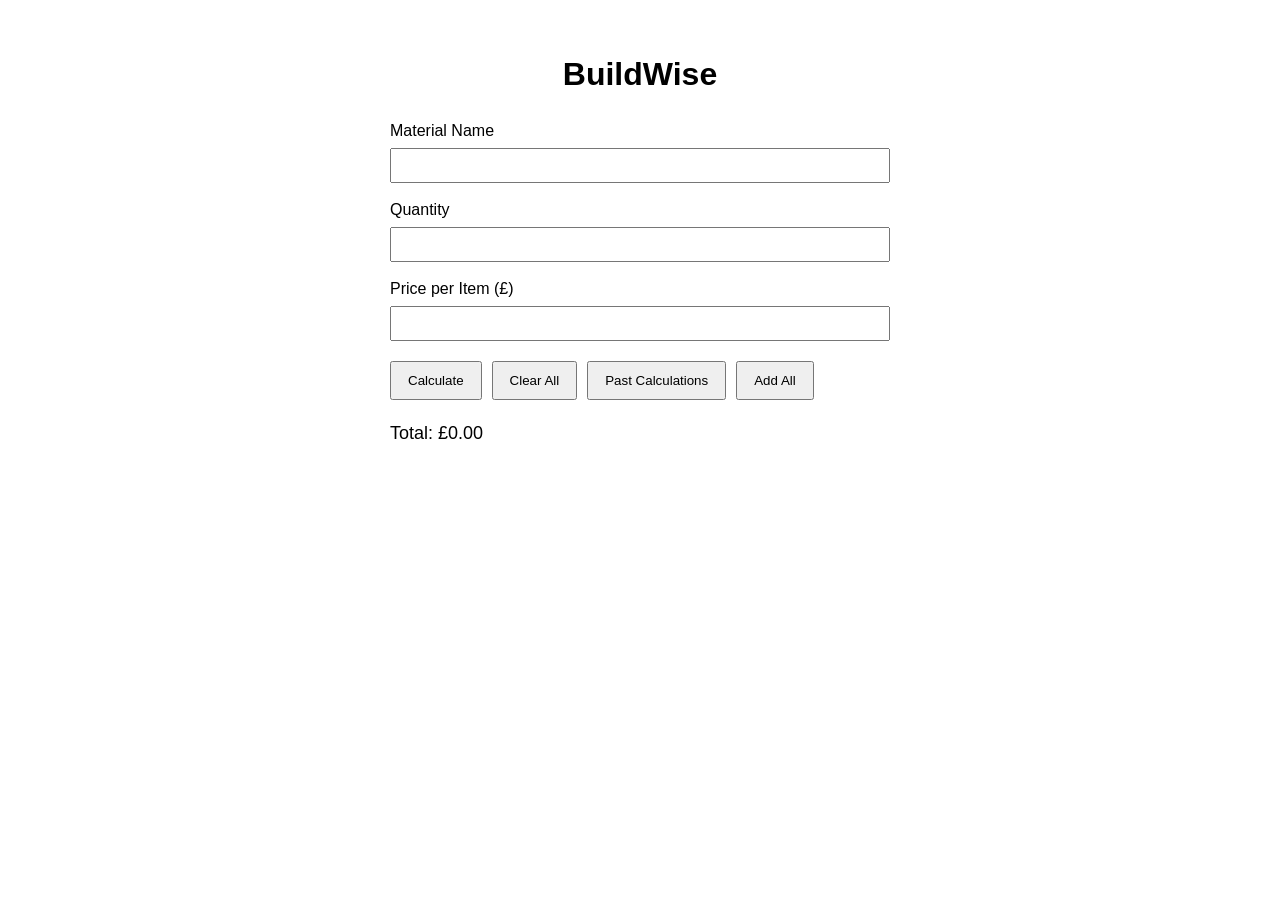
==== website/index.html @ 44c02228 "html and style parts of calculator completed" ====
<!DOCTYPE html>
<html lang="en">
  <head>
    <meta charset="UTF-8" />
    <meta name="viewport" content="width=device-width, initial-scale=1.0" />
    <title>BuildWise</title>
    <link rel="stylesheet" href="style.css" />
    <script src="script.js" defer></script>
  </head>

  <body>
    <h1>BuildWise</h1>

    <label for="material-name">Material Name</label>
    <input type="text" id="material-name" name="material-name" />

    <label for="quantity">Quantity</label>
    <input type="number" id="quantity" name="quantity" min="0" />

    <label for="price">Price per Item (£)</label>
    <input type="number" id="price" name="price" min="0" step="0.01" />

    <div class="button-group">
      <button type="button" id="calculate">Calculate</button>
      <button type="button" id="clear-all">Clear All</button>
      <button type="button" id="past-calculations">Past Calculations</button>
      <button type="button" id="add-all">Add All</button>
    </div>

    <p>Total: <span id="total">£0.00</span></p>

    <section id="history-section" hidden>
      <h2>Past Calculations</h2>
      <ul id="calculation-history"></ul>
    </section>
  </body>
</html>
---- website/style.css ----
body {
  max-width: 500px;
  margin: 50px auto;
  padding: 0 20px;
  font-family: Arial, sans-serif;
  line-height: 1.5;
}

h1 {
  text-align: center;
}

label,
input {
  display: block;
}

label {
  margin-top: 15px;
  margin-bottom: 5px;
}

input {
  width: 100%;
  padding: 8px;
  box-sizing: border-box;
}

button {
  margin-top: 20px;
  padding: 10px 16px;
  cursor: pointer;
}

p {
  margin-top: 20px;
  font-size: 18px;
}

.button-group {
  display: flex;
  flex-wrap: wrap;
  gap: 10px;
  margin-top: 20px;
}

.button-group button {
  margin-top: 0;
}

#history-section {
  margin-top: 30px;
}

#calculation-history {
  padding-left: 20px;
}
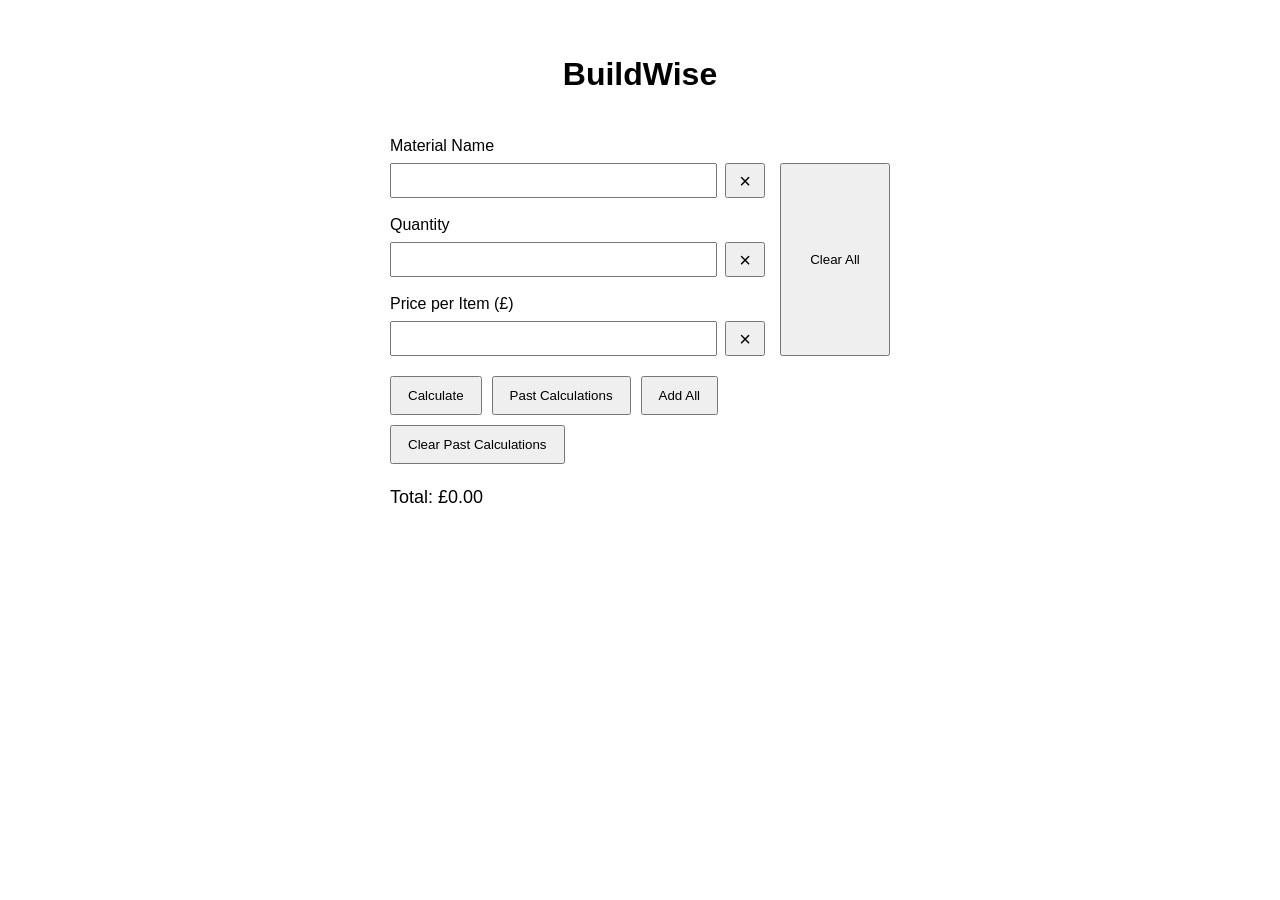
==== commit a988da75: "Buttons and fields all work correctly" ====
--- a/website/index.html
+++ b/website/index.html
@@ -11,27 +11,38 @@
   <body>
     <h1>BuildWise</h1>
 
-    <label for="material-name">Material Name</label>
+<div class="calculator-fields">
+  <label for="material-name">Material Name</label>
+  <div class="input-row">
     <input type="text" id="material-name" name="material-name" />
+    <button type="button" class="clear-field" data-input="material-name" aria-label="Clear material name">×</button>
+  </div>
 
-    <label for="quantity">Quantity</label>
-    <input type="number" id="quantity" name="quantity" min="0" />
+  <label for="quantity">Quantity</label>
+  <div class="input-row">
+    <input type="number" id="quantity" name="quantity" />
+    <button type="button" class="clear-field" data-input="quantity" aria-label="Clear quantity">×</button>
+  </div>
 
-    <label for="price">Price per Item (£)</label>
-    <input type="number" id="price" name="price" min="0" step="0.01" />
+  <label for="price">Price per Item (£)</label>
+  <div class="input-row">
+    <input type="text" id="price" name="price" inputmode="decimal" autocomplete="off" />
+    <button type="button" class="clear-field" data-input="price" aria-label="Clear price">×</button>
+  </div>
 
-    <div class="button-group">
-      <button type="button" id="calculate">Calculate</button>
-      <button type="button" id="clear-all">Clear All</button>
-      <button type="button" id="past-calculations">Past Calculations</button>
-      <button type="button" id="add-all">Add All</button>
-    </div>
+  <button type="button" id="clear-all-button">Clear All</button>
+</div>
 
-    <p>Total: <span id="total">£0.00</span></p>
+<div class="button-group">
+  <button type="button" id="calculate-button">Calculate</button>
+  <button type="button" id="past-calculations-button">Past Calculations</button>
+  <button type="button" id="add-all-button">Add All</button>
+  <button type="button" id="clear-history-button">Clear Past Calculations</button>
+</div>
 
-    <section id="history-section" hidden>
-      <h2>Past Calculations</h2>
-      <ul id="calculation-history"></ul>
-    </section>
-  </body>
-</html>+<p>Total: <span id="total">£0.00</span></p>
+
+<section id="history-section" hidden>
+  <h2>Past Calculations</h2>
+  <ul id="calculation-history"></ul>
+</section>
--- a/website/style.css
+++ b/website/style.css
@@ -54,4 +54,49 @@
 
 #calculation-history {
   padding-left: 20px;
+}
+
+.input-row {
+  display: flex;
+  gap: 8px;
+}
+
+.input-row input {
+  flex: 1;
+}
+
+.clear-field {
+  margin-top: 0;
+  padding: 0 12px;
+  font-size: 20px;
+  line-height: 1;
+}
+
+.calculator-fields {
+  display: grid;
+  grid-template-columns: 1fr 110px;
+  column-gap: 15px;
+}
+
+.calculator-fields label,
+.calculator-fields .input-row {
+  grid-column: 1;
+}
+
+#clear-all-button {
+  grid-column: 2;
+  grid-row: 2 / 7;
+  width: 100%;
+  margin-top: 0;
+}
+
+@media (max-width: 500px) {
+  .calculator-fields {
+    display: block;
+  }
+
+  #clear-all-button {
+    width: 100%;
+    margin-top: 20px;
+  }
 }
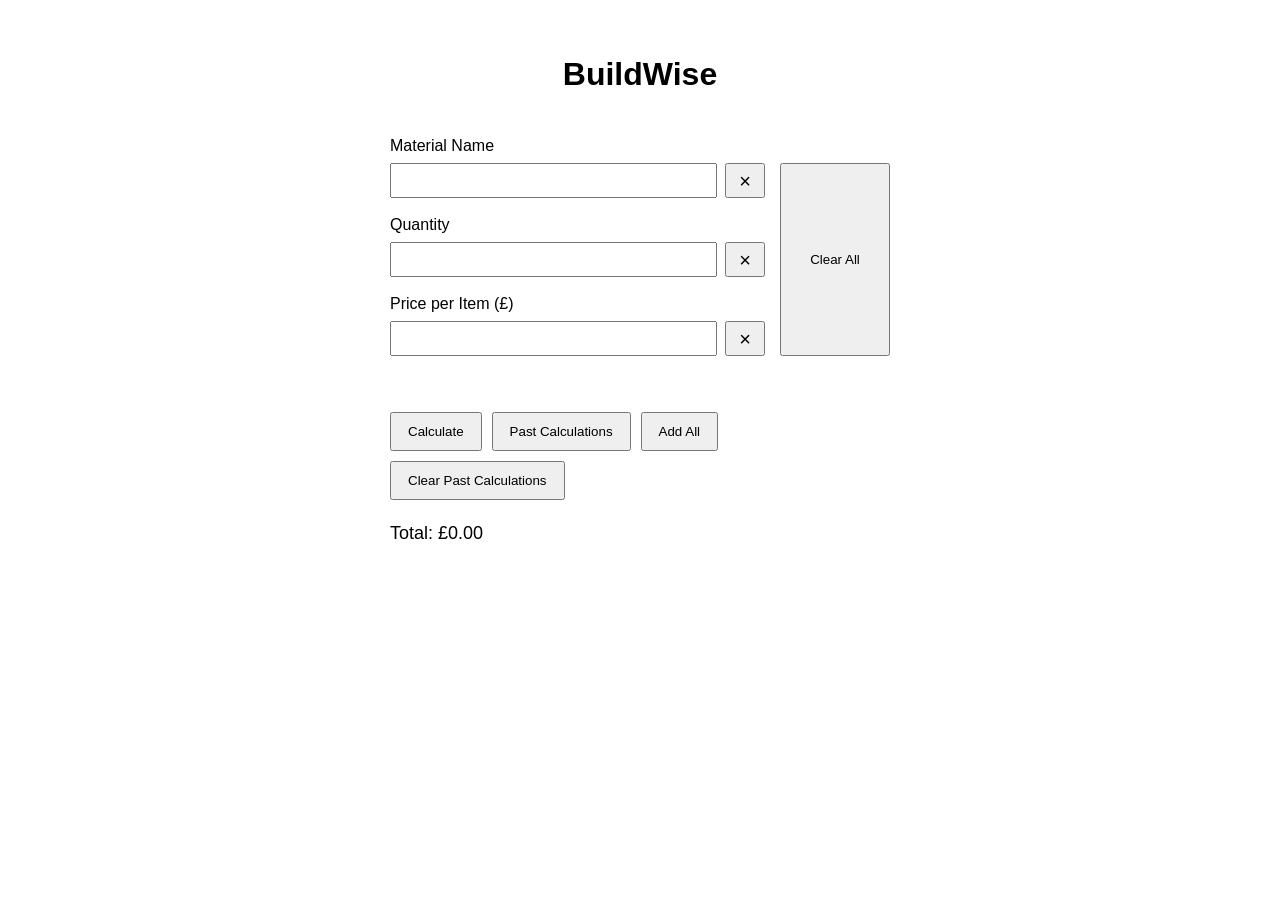
==== commit c3aea64d: "error message pops up in website instead of browser" ====
--- a/website/index.html
+++ b/website/index.html
@@ -33,6 +33,8 @@
   <button type="button" id="clear-all-button">Clear All</button>
 </div>
 
+ <p id="error-message" role="alert" aria-live="polite"></p>
+
 <div class="button-group">
   <button type="button" id="calculate-button">Calculate</button>
   <button type="button" id="past-calculations-button">Past Calculations</button>
--- a/website/style.css
+++ b/website/style.css
@@ -99,4 +99,11 @@
     width: 100%;
     margin-top: 20px;
   }
+}
+
+#error-message {
+  min-height: 24px;
+  margin-top: 12px;
+  color: #b42318;
+  font-weight: bold;
 }
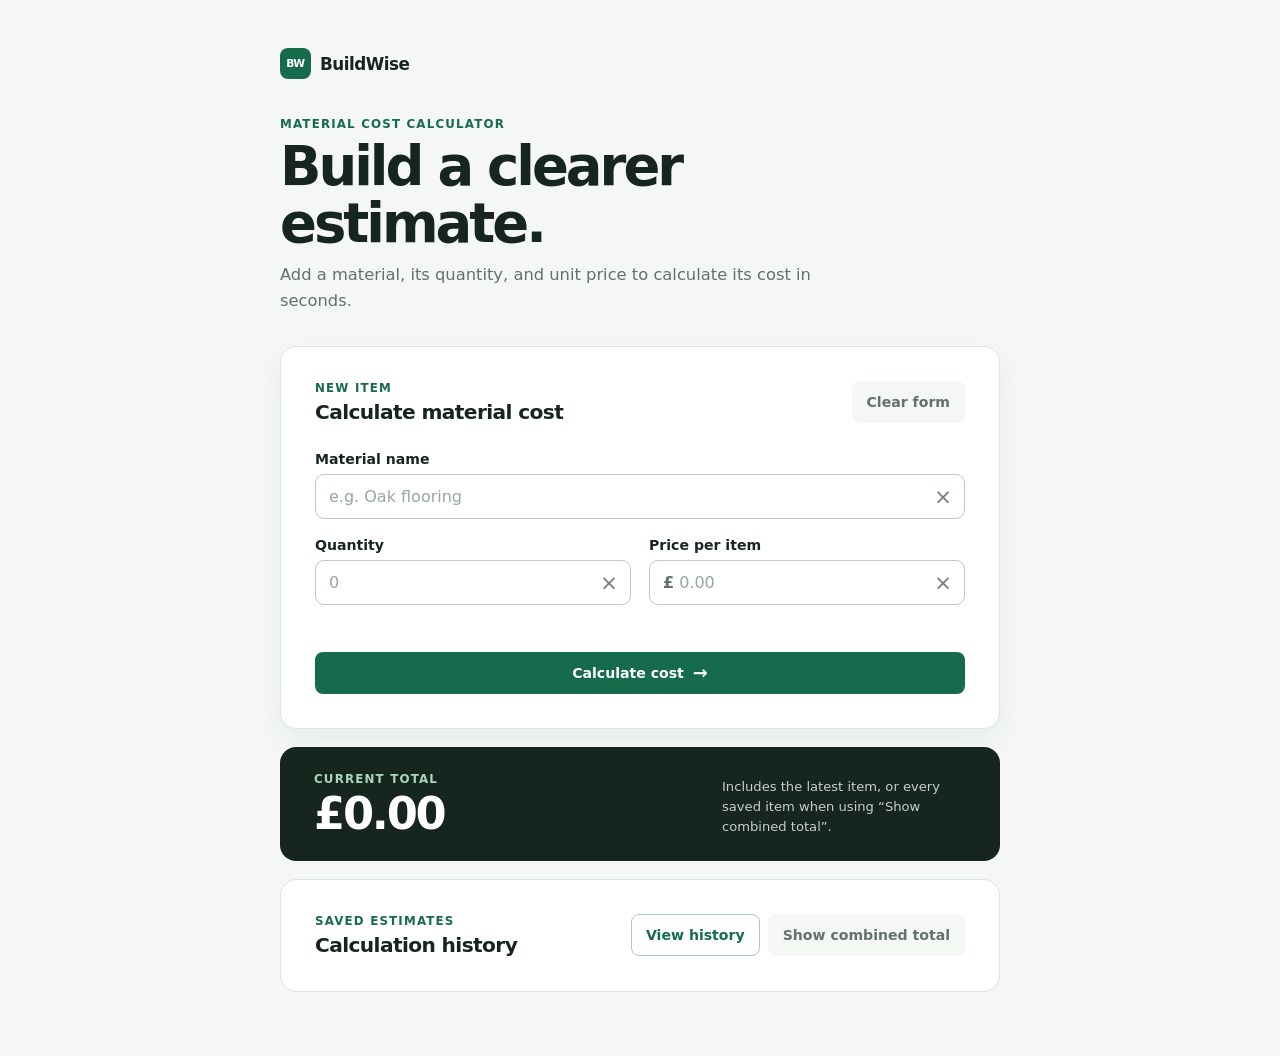
==== commit f23544c7: "Overhauled website design with codex, but dont know how much of it works" ====
--- a/website/index.html
+++ b/website/index.html
@@ -3,48 +3,57 @@
   <head>
     <meta charset="UTF-8" />
     <meta name="viewport" content="width=device-width, initial-scale=1.0" />
-    <title>BuildWise</title>
+    <meta name="description" content="BuildWise helps you create quick material cost estimates." />
+    <title>BuildWise | Material cost calculator</title>
     <link rel="stylesheet" href="style.css" />
     <script src="script.js" defer></script>
   </head>
+  <body>
+    <main class="app-shell">
+      <header class="page-header">
+        <a class="brand" href="#top" aria-label="BuildWise home"><span class="brand-mark" aria-hidden="true">BW</span><span>BuildWise</span></a>
+        <p class="eyebrow">Material cost calculator</p>
+        <h1>Build a clearer estimate.</h1>
+        <p class="intro">Add a material, its quantity, and unit price to calculate its cost in seconds.</p>
+      </header>
 
-  <body>
-    <h1>BuildWise</h1>
+      <section class="calculator-card" aria-labelledby="calculator-heading">
+        <div class="card-heading">
+          <div><p class="section-label">New item</p><h2 id="calculator-heading">Calculate material cost</h2></div>
+          <button type="button" id="clear-all-button" class="button button-quiet">Clear form</button>
+        </div>
+        <form id="calculator-form" novalidate>
+          <div class="form-grid">
+            <div class="field field-wide">
+              <label for="material-name">Material name</label>
+              <div class="input-row"><input type="text" id="material-name" name="material-name" placeholder="e.g. Oak flooring" autocomplete="off" /><button type="button" class="clear-field" data-input="material-name" aria-label="Clear material name">&times;</button></div>
+            </div>
+            <div class="field">
+              <label for="quantity">Quantity</label>
+              <div class="input-row"><input type="number" id="quantity" name="quantity" placeholder="0" min="1" step="1" inputmode="numeric" /><button type="button" class="clear-field" data-input="quantity" aria-label="Clear quantity">&times;</button></div>
+            </div>
+            <div class="field">
+              <label for="price">Price per item</label>
+              <div class="input-row currency-input"><span aria-hidden="true">£</span><input type="text" id="price" name="price" placeholder="0.00" inputmode="decimal" autocomplete="off" /><button type="button" class="clear-field" data-input="price" aria-label="Clear price">&times;</button></div>
+            </div>
+          </div>
+          <p id="error-message" role="alert" aria-live="polite"></p>
+          <button type="submit" id="calculate-button" class="button button-primary">Calculate cost <span aria-hidden="true">→</span></button>
+        </form>
+      </section>
 
-<div class="calculator-fields">
-  <label for="material-name">Material Name</label>
-  <div class="input-row">
-    <input type="text" id="material-name" name="material-name" />
-    <button type="button" class="clear-field" data-input="material-name" aria-label="Clear material name">×</button>
-  </div>
+      <section class="total-card" aria-live="polite" aria-atomic="true">
+        <div><p class="section-label">Current total</p><p class="total-value" id="total">£0.00</p></div>
+        <p class="total-note">Includes the latest item, or every saved item when using “Show combined total”.</p>
+      </section>
 
-  <label for="quantity">Quantity</label>
-  <div class="input-row">
-    <input type="number" id="quantity" name="quantity" />
-    <button type="button" class="clear-field" data-input="quantity" aria-label="Clear quantity">×</button>
-  </div>
-
-  <label for="price">Price per Item (£)</label>
-  <div class="input-row">
-    <input type="text" id="price" name="price" inputmode="decimal" autocomplete="off" />
-    <button type="button" class="clear-field" data-input="price" aria-label="Clear price">×</button>
-  </div>
-
-  <button type="button" id="clear-all-button">Clear All</button>
-</div>
-
- <p id="error-message" role="alert" aria-live="polite"></p>
-
-<div class="button-group">
-  <button type="button" id="calculate-button">Calculate</button>
-  <button type="button" id="past-calculations-button">Past Calculations</button>
-  <button type="button" id="add-all-button">Add All</button>
-  <button type="button" id="clear-history-button">Clear Past Calculations</button>
-</div>
-
-<p>Total: <span id="total">£0.00</span></p>
-
-<section id="history-section" hidden>
-  <h2>Past Calculations</h2>
-  <ul id="calculation-history"></ul>
-</section>+      <section class="history-card" aria-labelledby="history-heading">
+        <div class="history-heading">
+          <div><p class="section-label">Saved estimates</p><h2 id="history-heading">Calculation history</h2></div>
+          <div class="history-actions"><button type="button" id="past-calculations-button" class="button button-secondary" aria-expanded="false">View history</button><button type="button" id="add-all-button" class="button button-quiet">Show combined total</button></div>
+        </div>
+        <section id="history-section" hidden aria-live="polite"><ul id="calculation-history"></ul><button type="button" id="clear-history-button" class="text-button">Clear saved history</button></section>
+      </section>
+    </main>
+  </body>
+</html>
--- a/website/style.css
+++ b/website/style.css
@@ -1,109 +1,8 @@
-body {
-  max-width: 500px;
-  margin: 50px auto;
-  padding: 0 20px;
-  font-family: Arial, sans-serif;
-  line-height: 1.5;
-}
-
-h1 {
-  text-align: center;
-}
-
-label,
-input {
-  display: block;
-}
-
-label {
-  margin-top: 15px;
-  margin-bottom: 5px;
-}
-
-input {
-  width: 100%;
-  padding: 8px;
-  box-sizing: border-box;
-}
-
-button {
-  margin-top: 20px;
-  padding: 10px 16px;
-  cursor: pointer;
-}
-
-p {
-  margin-top: 20px;
-  font-size: 18px;
-}
-
-.button-group {
-  display: flex;
-  flex-wrap: wrap;
-  gap: 10px;
-  margin-top: 20px;
-}
-
-.button-group button {
-  margin-top: 0;
-}
-
-#history-section {
-  margin-top: 30px;
-}
-
-#calculation-history {
-  padding-left: 20px;
-}
-
-.input-row {
-  display: flex;
-  gap: 8px;
-}
-
-.input-row input {
-  flex: 1;
-}
-
-.clear-field {
-  margin-top: 0;
-  padding: 0 12px;
-  font-size: 20px;
-  line-height: 1;
-}
-
-.calculator-fields {
-  display: grid;
-  grid-template-columns: 1fr 110px;
-  column-gap: 15px;
-}
-
-.calculator-fields label,
-.calculator-fields .input-row {
-  grid-column: 1;
-}
-
-#clear-all-button {
-  grid-column: 2;
-  grid-row: 2 / 7;
-  width: 100%;
-  margin-top: 0;
-}
-
-@media (max-width: 500px) {
-  .calculator-fields {
-    display: block;
-  }
-
-  #clear-all-button {
-    width: 100%;
-    margin-top: 20px;
-  }
-}
-
-#error-message {
-  min-height: 24px;
-  margin-top: 12px;
-  color: #b42318;
-  font-weight: bold;
-}+:root { --ink:#17251f; --muted:#62716a; --border:#dce5df; --surface:#fff; --canvas:#f4f7f4; --brand:#176b4d; --brand-dark:#10543b; --brand-pale:#e5f2eb; --danger:#b42318; font-family:Inter,ui-sans-serif,system-ui,-apple-system,BlinkMacSystemFont,"Segoe UI",sans-serif; color:var(--ink); background:var(--canvas); }
+* { box-sizing:border-box; } body { margin:0; min-width:320px; } button,input { font:inherit; } button { cursor:pointer; }
+.app-shell { width:min(100% - 32px,720px); margin:0 auto; padding:48px 0 64px; }.page-header { margin:0 0 32px; }.brand { display:inline-flex; align-items:center; gap:9px; color:var(--ink); font-size:1.05rem; font-weight:800; letter-spacing:-.03em; text-decoration:none; }.brand-mark { display:grid; width:31px; height:31px; place-items:center; border-radius:8px; color:#fff; background:var(--brand); font-size:.67rem; letter-spacing:-.04em; }.eyebrow,.section-label { margin:0; color:var(--brand); font-size:.74rem; font-weight:800; letter-spacing:.1em; text-transform:uppercase; }.page-header .eyebrow { margin-top:38px; } h1,h2,p { margin-top:0; } h1 { max-width:560px; margin:8px 0 10px; font-size:clamp(2rem,6vw,3.4rem); letter-spacing:-.055em; line-height:1.04; } h2 { margin:5px 0 0; font-size:1.26rem; letter-spacing:-.03em; }.intro { max-width:540px; margin-bottom:0; color:var(--muted); font-size:1.02rem; line-height:1.6; }
+.calculator-card,.history-card { padding:clamp(22px,5vw,34px); border:1px solid var(--border); border-radius:16px; background:var(--surface); box-shadow:0 12px 30px rgb(19 50 37 / 5%); }.card-heading,.history-heading { display:flex; justify-content:space-between; gap:20px; align-items:flex-start; }.form-grid { display:grid; grid-template-columns:1fr 1fr; gap:18px; margin-top:27px; }.field-wide { grid-column:1 / -1; }.field label { display:block; margin-bottom:7px; font-size:.88rem; font-weight:700; }.input-row { display:flex; align-items:center; border:1px solid #bdcbc3; border-radius:9px; background:#fff; transition:border-color 160ms,box-shadow 160ms; }.input-row:focus-within { border-color:var(--brand); box-shadow:0 0 0 3px rgb(23 107 77 / 13%); } input { width:100%; min-width:0; padding:12px 0 12px 13px; border:0; outline:0; color:var(--ink); background:transparent; } input::placeholder { color:#98a69f; }.currency-input > span { padding-left:13px; color:var(--muted); font-weight:700; }.currency-input input { padding-left:5px; }.clear-field { width:34px; height:34px; flex:0 0 34px; margin-right:4px; border:0; border-radius:6px; color:#748078; background:transparent; font-size:1.35rem; line-height:1; }.clear-field:hover { color:var(--ink); background:#eef3ef; }
+.button { display:inline-flex; align-items:center; justify-content:center; gap:9px; min-height:42px; border:1px solid transparent; border-radius:8px; padding:9px 14px; font-size:.88rem; font-weight:750; transition:background 160ms,border-color 160ms,transform 160ms; }.button:hover { transform:translateY(-1px); }.button-primary { width:100%; margin-top:4px; color:#fff; background:var(--brand); }.button-primary:hover { background:var(--brand-dark); }.button-primary span { font-size:1.12rem; }.button-secondary { color:var(--brand); border-color:#a8cdbc; background:#fff; }.button-secondary:hover { background:var(--brand-pale); }.button-quiet { color:var(--muted); background:#f4f7f4; }.button-quiet:hover { color:var(--ink); background:#e9efeb; }.button:focus-visible,.text-button:focus-visible,.clear-field:focus-visible { outline:3px solid rgb(23 107 77 / 32%); outline-offset:2px; } #error-message { min-height:1.3em; margin:14px 0 10px; color:var(--danger); font-size:.88rem; font-weight:650; }
+.total-card { display:flex; align-items:end; justify-content:space-between; gap:28px; margin:18px 0; padding:25px clamp(22px,5vw,34px); border-radius:16px; color:#fff; background:var(--ink); }.total-card .section-label { color:#a8d7bd; }.total-value { margin:6px 0 0; font-size:clamp(2rem,5vw,2.8rem); font-weight:800; letter-spacing:-.05em; line-height:1; }.total-note { max-width:244px; margin:0; color:#c4d0c9; font-size:.82rem; line-height:1.5; }
+.history-card { box-shadow:none; }.history-actions { display:flex; flex-wrap:wrap; justify-content:flex-end; gap:8px; } #history-section { margin-top:24px; padding-top:19px; border-top:1px solid var(--border); } #calculation-history { display:grid; gap:9px; margin:0; padding:0; list-style:none; } #calculation-history li { padding:12px 14px; border-radius:8px; color:#435149; background:#f5f8f5; font-size:.91rem; }.text-button { margin-top:15px; padding:2px 0; border:0; color:var(--danger); background:none; font-size:.85rem; font-weight:700; text-decoration:underline; text-underline-offset:3px; }
+@media (max-width:570px) { .app-shell { padding-top:28px; }.page-header .eyebrow { margin-top:30px; }.card-heading,.history-heading,.total-card { flex-direction:column; align-items:flex-start; }.form-grid { grid-template-columns:1fr; }.field-wide { grid-column:auto; }.history-actions { justify-content:flex-start; }.card-heading .button-quiet { width:100%; } }
